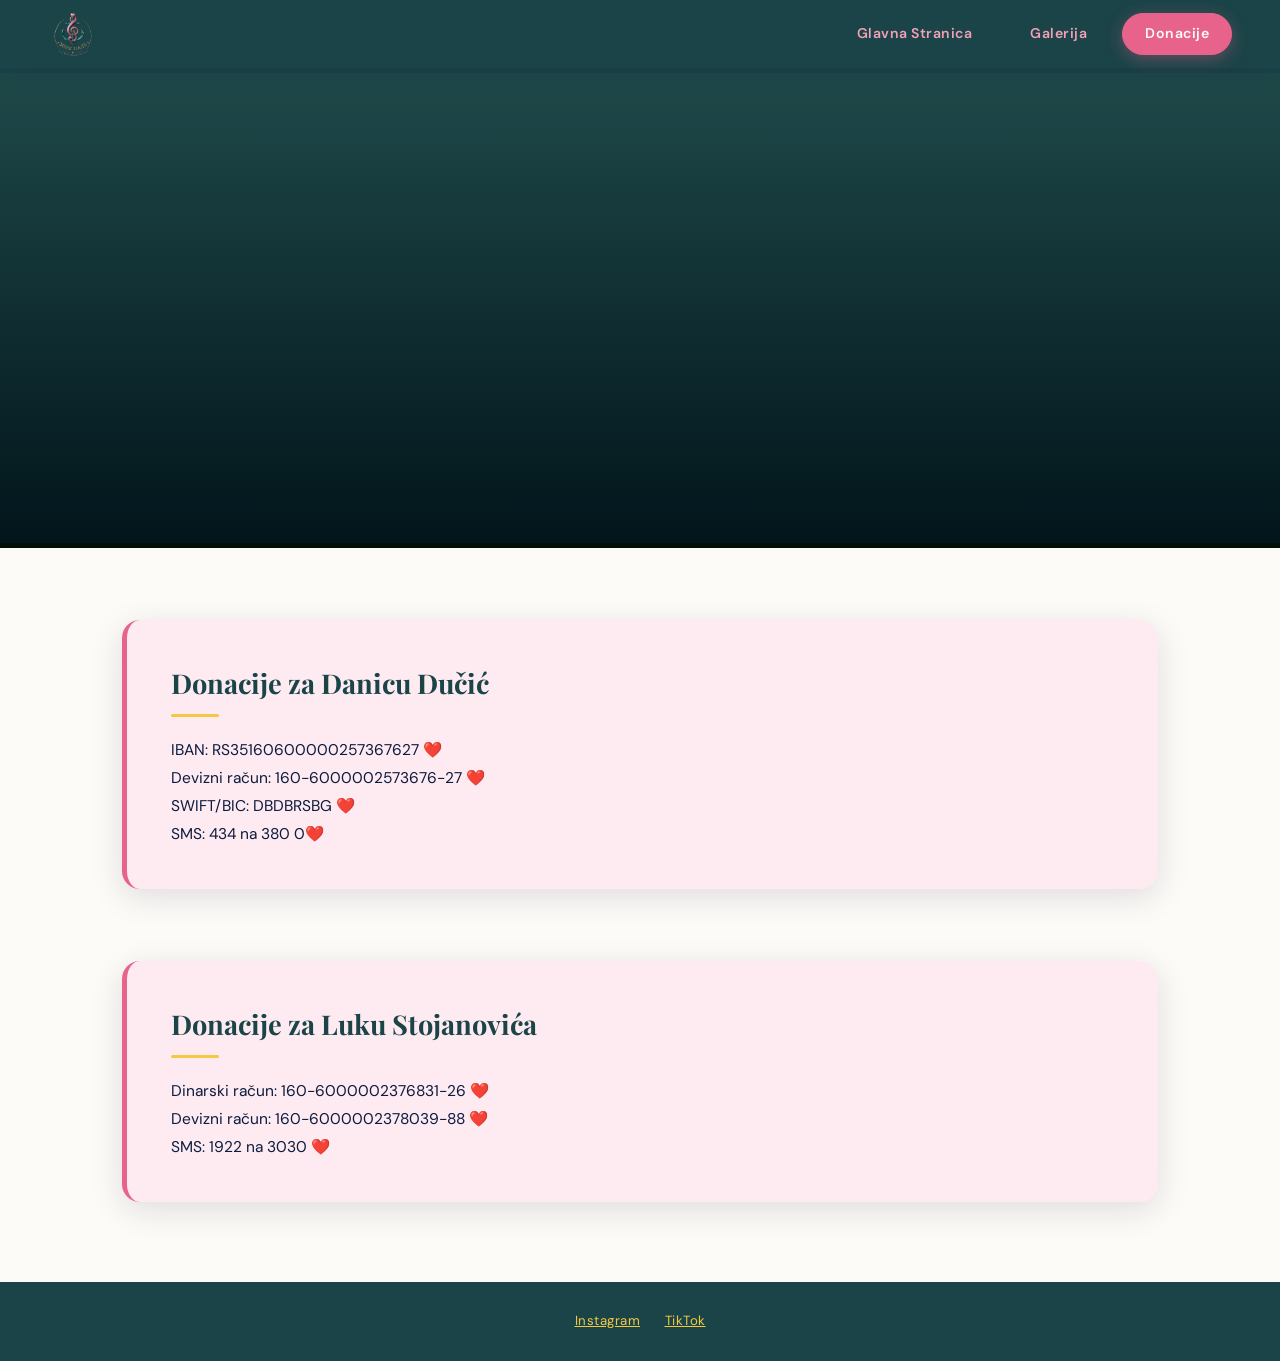
==== Fajlovi/donacije.html @ 6ed4f05c "Update donacije.html" ====
<!DOCTYPE html>
<html lang="sr">
<head>
  <meta charset="UTF-8" />
  <meta name="viewport" content="width=device-width, initial-scale=1.0"/>
  <title>Zvuk Nade - Donacije</title>
  <link rel="stylesheet" href="style.css" />
  <link href="https://fonts.googleapis.com/css2?family=Playfair+Display:wght@400;700;900&family=DM+Sans:wght@300;400;500;600&display=swap" rel="stylesheet"/>
</head>
<body>

  <!-- Nav -->
  <nav class="navbar" id="navbar">
    <img src="../Images/ZvukNadeLogo.png" class="nav-logo">
    <ul class="nav-links">
      <li><a href="../index.html" class="nav-btn">Glavna Stranica</a></li>
      <li><a href="galerija.html" class="nav-btn">Galerija</a></li>
      <li><a href="donacije.html" class="nav-btn active">Donacije</a></li>
    </ul>
    <div class="hamburger" id="hamburger">
      <span></span><span></span><span></span>
    </div>
  </nav>

  <!-- Mobilni Meni -->
  <div class="mobile-menu" id="mobileMenu">
    <a href="../index.html" class="nav-btn">Glavna Stranica</a>
    <a href="galerija.html" class="nav-btn">Galerija</a>
    <a href="donacije.html" class="nav-btn">Donacije</a>
  </div>

  <!-- Video -->
<section class="video-section">
  <video
    class="hero-video"
    autoplay
    muted
    loop
    playsinline>
    <source src="../Images/ZvukNadeVideo.mp4" type="video/mp4">
  </video>
</section>

  <!-- Glavni content -->
  <main class="container">


    <section class="text-section reveal">
      <div class="text-block">
        <h3 class="sub-title">Donacije za Danicu Dučić</h3>
        <p>
            IBAN: RS35160600000257367627 ❤️<br>
            Devizni račun: 160-6000002573676-27 ❤️<br>
            SWIFT/BIC: DBDBRSBG ❤️<br>
            SMS: 434 na 380 0❤️
        </p>
      </div>
    </section>

    <section class="text-section reveal">
      <div class="text-block">
        <h3 class="sub-title">Donacije za Luku Stojanovića</h3>
        <p>
            Dinarski račun: 160-6000002376831-26 ❤️<br>
            Devizni račun: 160-6000002378039-88 ❤️<br>
            SMS: 1922 na 3030 ❤️
        </p>
      </div>
    </section>

    



  </main>

  <!-- FOOTER -->
  <footer class="footer">
    <section class="Links">
      <a target="_blank" href="https://www.instagram.com/zvuk.nade?utm_source=ig_web_button_share_sheet&igsh=ZDNlZDc0MzIxNw==">Instagram</a>
      <a target="_blank" href="https://www.tiktok.com/@zvuk.nade?is_from_webapp=1&sender_device=pc">TikTok</a>
    </section>  
  </footer>

  <script src="script.js"></script>
</body>
</html>
---- Fajlovi/style.css ----
:root {
  --navy:       #1B4448;
  --navy-mid:   rgb(8, 37, 45);
  --navy-light: #2c5a5f;
  --pink:       #e8638c;
  --pink-light: #f2a0b8;
  --pink-pale:  #FEEBF2;
  --yellow:     #f5c842;
  --yellow-soft:#fde98a;
  --white:      #fdfbf7;
  --text-dark:  #0d1b3e;
  --text-muted: #5a6a8a;
  --radius-sm:  10px;
  --radius-md:  18px;
  --radius-lg:  28px;
  --shadow:     0 8px 32px rgba(13,27,62,0.13);
  --shadow-lg:  0 16px 56px rgba(13,27,62,0.18);
  --font-display: 'Playfair Display', serif;
  --font-body:    'DM Sans', sans-serif;
  --transition:   0.35s cubic-bezier(0.4,0,0.2,1);
}

*, *::before, *::after { box-sizing: border-box; margin: 0; padding: 0; }

html { scroll-behavior: smooth; }

body {
  background: var(--white);
  color: var(--text-dark);
  font-family: var(--font-body);
  font-size: 16px;
  line-height: 1.7;
  overflow-x: hidden;
}


.navbar {
  position: fixed;
  top: 0; left: 0; right: 0;
  z-index: 1000;
  display: flex;
  align-items: center;
  justify-content: space-between;
  padding: 0 48px;
  height: 68px;
  background: var(--navy);
  box-shadow: 0 2px 24px rgba(13,27,62,0.22);
  transition: background var(--transition), box-shadow var(--transition);
}

.navbar.scrolled {
  background: var(--navy-light);
  box-shadow: 0 4px 32px var(--navy-light);
}

.nav-logo {
  display: flex;
  width: 50px;
  height: 50px;
}

.nav-links {
  list-style: none;
  display: flex;
  gap: 12px;
}

.nav-btn {
  display: inline-block;
  padding: 8px 22px;
  border-radius: 50px;
  font-family: var(--font-body);
  font-size: 0.88rem;
  font-weight: 600;
  letter-spacing: 0.5px;
  text-decoration: none;
  color: var(--pink-light);
  border: 1.5px solid transparent;
  transition: all var(--transition);
  background: transparent;
}

.nav-btn:hover,
.nav-btn.active {
  background: var(--pink);
  color: var(--white);
  border-color: var(--pink);
  box-shadow: 0 4px 16px rgba(232,99,140,0.35);
}

/* Hamburger */
.hamburger {
  display: none;
  flex-direction: column;
  gap: 5px;
  cursor: pointer;
  padding: 4px;
}
.hamburger span {
  display: block;
  width: 26px;
  height: 2.5px;
  background: var(--yellow);
  border-radius: 4px;
  transition: all var(--transition);
}
.hamburger.open span:nth-child(1) { transform: translateY(7.5px) rotate(45deg); }
.hamburger.open span:nth-child(2) { opacity: 0; }
.hamburger.open span:nth-child(3) { transform: translateY(-7.5px) rotate(-45deg); }

/* Mobile menu */
.mobile-menu {
  display: none;
  flex-direction: column;
  align-items: center;
  gap: 10px;
  position: fixed;
  top: 68px; left: 0; right: 0;
  background: var(--navy-mid);
  padding: 24px 32px;
  z-index: 999;
  transform: translateY(-110%);
  transition: transform var(--transition);
  box-shadow: 0 8px 32px rgba(13,27,62,0.22);
}
.mobile-menu.open {
  transform: translateY(0);
}
.mobile-menu .nav-btn {
  width: 100%;
  text-align: center;
  font-size: 1rem;
}


.video-section {
  position: relative;
  margin-top: 68px;
  width: 100%;
  height: 480px;
  background: linear-gradient(
      #1F494A,
      #02151B
  );
  overflow: hidden;
  display: flex;
  align-items: center;
  justify-content: center;
  border-top: 5px solid var(--navy);
  border-bottom: 5px solid #011008;
}


.video-overlay {
  position: absolute;
  inset: 0;
  background: linear-gradient(
    to bottom,
    rgba(13,27,62,0.3) 0%,
    rgba(13,27,62,0.15) 60%,
    rgba(13,27,62,0.5) 100%
  );
  z-index: 2;
  pointer-events: none;
}



.hero-video {
  position: absolute;
  inset: 0;
  width: 100%;
  height: 100%;
  object-fit: contain; /* or cover */
}

.video-placeholder {
  position: relative;
  z-index: 3;
  text-align: center;
  color: var(--white);
  pointer-events: none;
}
.video-placeholder .play-icon {
  font-size: 3.5rem;
  color: var(--yellow);
  margin-bottom: 12px;
  opacity: 0.85;
}
.video-placeholder p {
  font-family: var(--font-display);
  font-size: 1.5rem;
  font-weight: 700;
  margin-bottom: 6px;
  color: var(--white);
}
.video-placeholder span {
  font-size: 0.82rem;
  color: var(--pink-light);
  letter-spacing: 0.5px;
}

.container {
  max-width: 1100px;
  margin: 0 auto;
  padding: 72px 32px 80px;
  display: flex;
  flex-direction: column;
  gap: 72px;
}


.person-card {
  display: flex;
  gap: 48px;
  align-items: flex-start;
  background: linear-gradient(135deg, var(--navy) 0%, var(--navy-mid) 100%);
  border-radius: var(--radius-lg);
  padding: 48px;
  box-shadow: var(--shadow-lg);
  position: relative;
  overflow: hidden;
}

.person-card::before {
  content: '';
  position: absolute;
  top: -60px; right: -60px;
  width: 220px; height: 220px;
  background: var(--pink);
  border-radius: 50%;
  opacity: 0.08;
}
.person-card::after {
  content: '';
  position: absolute;
  bottom: -40px; left: 40%;
  width: 160px; height: 160px;
  background: var(--yellow);
  border-radius: 50%;
  opacity: 0.07;
}

.person-image-wrapper {
  flex-shrink: 0;
  width: 220px;
  height: 260px;
  border-radius: var(--radius-md);
  overflow: hidden;
  border: 3px solid var(--pink);
  box-shadow: 0 8px 32px rgba(232,99,140,0.25);
}

.person-image-placeholder {
  width: 100%;
  height: 100%;
  background: var(--navy-light);
  display: flex;
  flex-direction: column;
  align-items: center;
  justify-content: center;
  gap: 10px;
  color: var(--pink-light);
}
.person-image-placeholder span { font-size: 2.5rem; }
.person-image-placeholder p   { font-size: 0.8rem; opacity: 0.7; }

.person-image-wrapper img {
  width: 100%;
  height: 100%;
  object-fit: cover;
  display: block;
}

.person-text {
  display: flex;
  flex-direction: column;
  gap: 16px;
  position: relative;
  z-index: 1;
}

.section-title {
  font-family: var(--font-display);
  font-size: 2.4rem;
  font-weight: 900;
  color: var(--white);
  line-height: 1.15;
}

.person-desc {
  color: var(--pink-light);
  font-size: 0.95rem;
  line-height: 1.75;
}
.person-desc.secondary { color: rgba(253,251,247,0.6); font-size: 0.9rem; }


.text-block {
  background: var(--pink-pale);
  border-left: 5px solid var(--pink);
  border-radius: var(--radius-md);
  padding: 40px 44px;
  box-shadow: var(--shadow);
}

.sub-title {
  font-family: var(--font-display);
  font-size: 1.7rem;
  font-weight: 700;
  color: var(--navy);
  margin-bottom: 20px;
  position: relative;
}
.sub-title::after {
  content: '';
  display: block;
  width: 48px;
  height: 3px;
  background: var(--yellow);
  border-radius: 2px;
  margin-top: 8px;
}

.text-block p {
  color: var(--text-dark);
  font-size: 0.97rem;
  line-height: 1.8;
  margin-bottom: 14px;
}
.text-block p:last-child { margin-bottom: 0; }

.events-section .sub-title { color: var(--navy); margin-bottom: 24px; }

.EventsScrollBox {
  max-height: 370px;
  overflow-y: auto;
  display: flex;
  flex-direction: column;
  gap: 14px;
  padding-right: 8px;
  border-radius: var(--radius-lg);
}

/* Custom scrollbar */
.EventsScrollBox::-webkit-scrollbar        { width: 6px; }
.EventsScrollBox::-webkit-scrollbar-track  { background: transparent; }
.EventsScrollBox::-webkit-scrollbar-thumb  {
  background: var(--pink);
  border-radius: 4px;
}

.Event {
  display: flex;
  align-items: center;
  justify-content: space-between;
  background: linear-gradient(135deg, var(--navy) 0%, var(--navy-mid) 100%);
  border-radius: var(--radius-md);
  padding: 20px 28px;
  box-shadow: var(--shadow);
  border: 1.5px solid rgba(232,99,140,0.18);
  transition: transform var(--transition), box-shadow var(--transition), border-color var(--transition);
  cursor: default;
}

.Event:hover {
  transform: translateY(-3px) scale(1.01);
  box-shadow: 0 12px 40px rgba(13,27,62,0.22);
  border-color: var(--pink);
}

.Eventpassed {
  display: flex;
  align-items: center;
  justify-content: space-between;
  background: linear-gradient(135deg, rgb(3, 41, 61) 0%,  rgb(44, 6, 3) 100%);
  border-radius: var(--radius-md);
  padding: 20px 28px;
  box-shadow: var(--shadow);
  border: 1.5px solid rgba(232,99,140,0.18);
  transition: transform var(--transition), box-shadow var(--transition), border-color var(--transition);
  cursor: default;
}

.Eventpassed:hover {
  transform: translateY(-3px) scale(1.01);
  box-shadow: 0 12px 40px rgba(13,27,62,0.22);
  border-color: var(--pink);
}

.event-date-block {
  display: flex;
  flex-direction: column;
  align-items: flex-start;
  min-width: 70px;
}

.event-date {
  font-family: var(--font-display);
  font-size: 1.55rem;
  font-weight: 900;
  color: var(--yellow);
  line-height: 1;
}

.event-date-done {
  font-family: var(--font-display);
  font-size: 1.55rem;
  font-weight: 900;
  color: rgb(248, 163, 163);
  line-height: 1;
}


.event-time {
  font-size: 0.78rem;
  font-weight: 500;
  color: var(--pink-light);
  margin-top: 4px;
  letter-spacing: 0.5px;
}

.event-info-block {
  display: flex;
  flex-direction: column;
  align-items: flex-end;
  gap: 10px;
}

.event-location {
  font-family: var(--font-body);
  font-size: 0.97rem;
  font-weight: 600;
  color: var(--white);
  text-align: right;
}

.maps-btn {
  display: inline-block;
  padding: 6px 16px;
  background: var(--pink);
  color: var(--white);
  font-size: 0.78rem;
  font-weight: 600;
  border-radius: 50px;
  text-decoration: none;
  letter-spacing: 0.3px;
  transition: background var(--transition), box-shadow var(--transition), transform var(--transition);
  box-shadow: 0 3px 10px rgba(232,99,140,0.3);
}

.maps-btn:hover {
  background: var(--yellow);
  color: var(--navy);
  box-shadow: 0 6px 18px rgba(245,200,66,0.35);
  transform: scale(1.04);
}


.footer {
  background: var(--navy);
  color: var(--text-muted);
  text-align: center;
  padding: 28px 32px;
  font-size: 0.83rem;
  letter-spacing: 0.5px;
}


.reveal {
  opacity: 0;
  transform: translateY(36px);
  transition: opacity 0.65s cubic-bezier(0.4,0,0.2,1),
              transform 0.65s cubic-bezier(0.4,0,0.2,1);
}
.reveal.visible {
  opacity: 1;
  transform: translateY(0);
}


@media (max-width: 900px) {
  .navbar { padding: 0 24px; }

  .person-card {
    flex-direction: column;
    align-items: center;
    padding: 36px 28px;
    gap: 28px;
  }
  .person-image-wrapper { width: 180px; height: 210px; }
  .person-text { text-align: center; }
  .section-title { font-size: 1.9rem; }

  .video-section { height: 340px; }
}

@media (max-width: 600px) {
  .nav-links     { display: none; }
  .hamburger     { display: flex; }
  .mobile-menu   { display: flex; }

  .container { padding: 48px 16px 60px; gap: 48px; }

  .video-section { height: 240px; }
  .video-placeholder p { font-size: 1.1rem; }

  .person-card { padding: 28px 18px; }
  .person-image-wrapper { width: 150px; height: 178px; }
  .section-title { font-size: 1.5rem; }

  .text-block { padding: 28px 22px; }

  .EventsScrollBox { max-height: 320px; }

  .Event { padding: 16px 18px; }
  .event-date { font-size: 1.25rem; }

  .sub-title { font-size: 1.35rem; }
}

.Links a{
  color: var(--yellow);
  padding: var(--radius-sm);
}

.Notification{
  text-align: center;
  font-size: 20px;
  color: var(--text-muted);
}
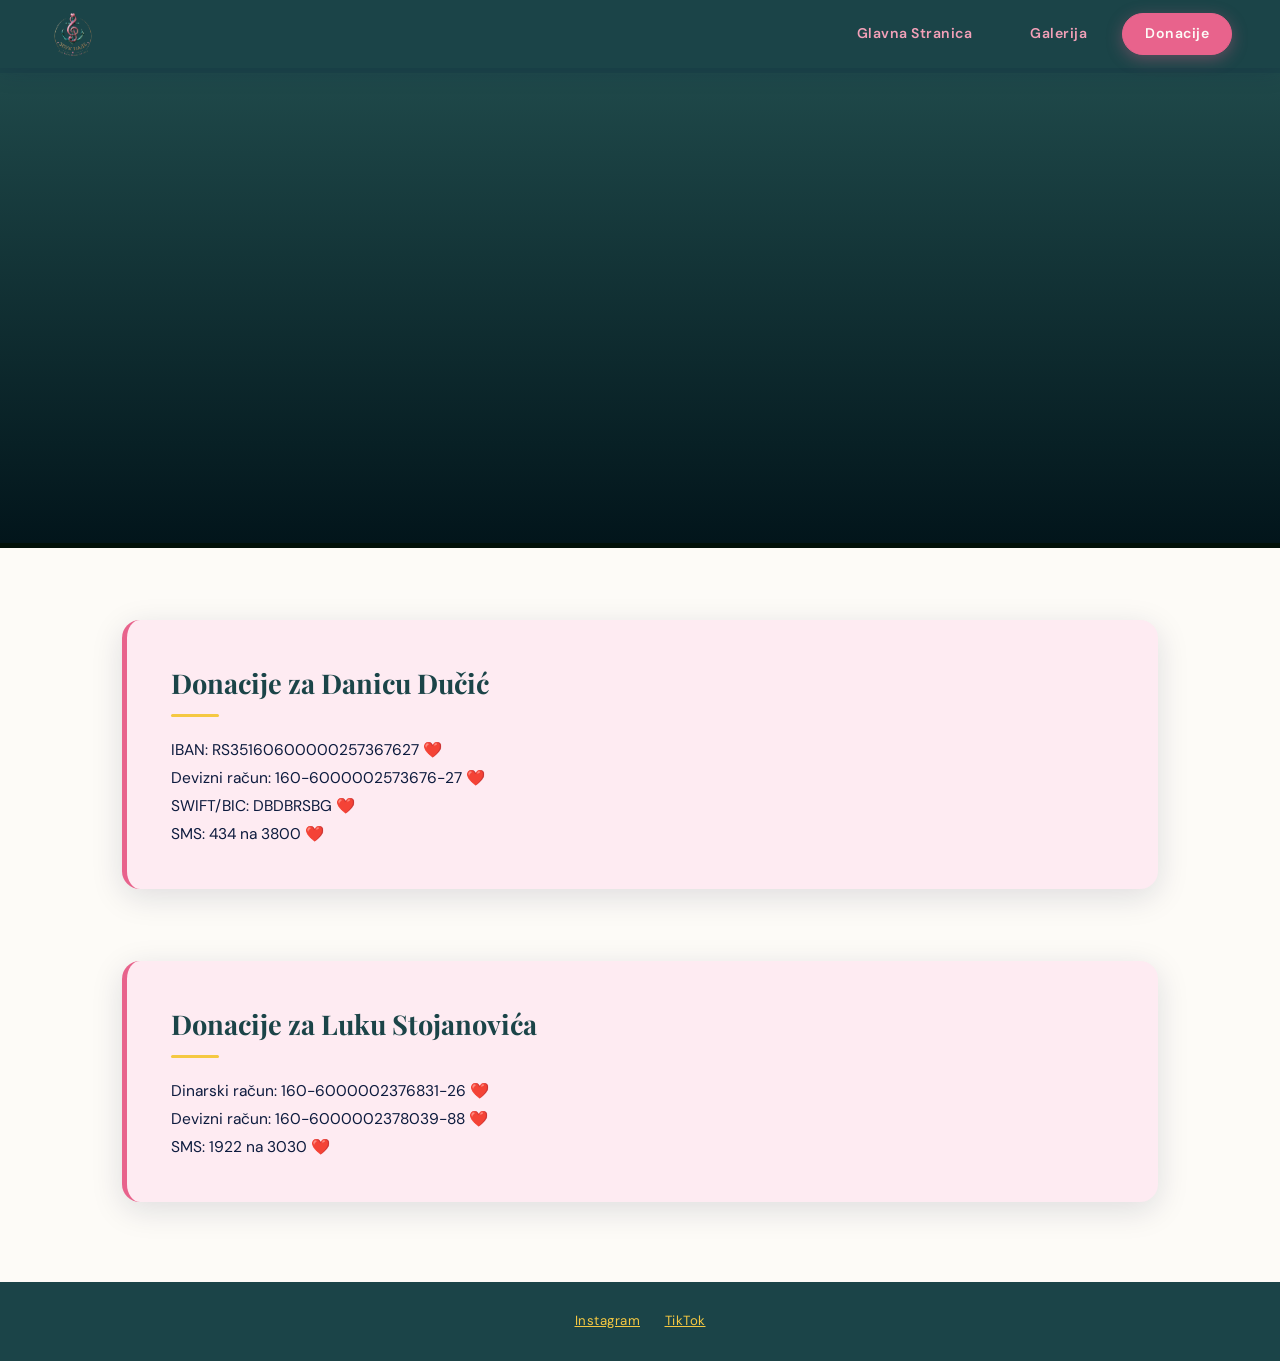
==== commit a01be39e: "Text change" ====
--- a/Fajlovi/donacije.html
+++ b/Fajlovi/donacije.html
@@ -52,7 +52,7 @@
             IBAN: RS35160600000257367627 ❤️<br>
             Devizni račun: 160-6000002573676-27 ❤️<br>
             SWIFT/BIC: DBDBRSBG ❤️<br>
-            SMS: 434 na 380 0❤️
+            SMS: 434 na 3800 ❤️
         </p>
       </div>
     </section>
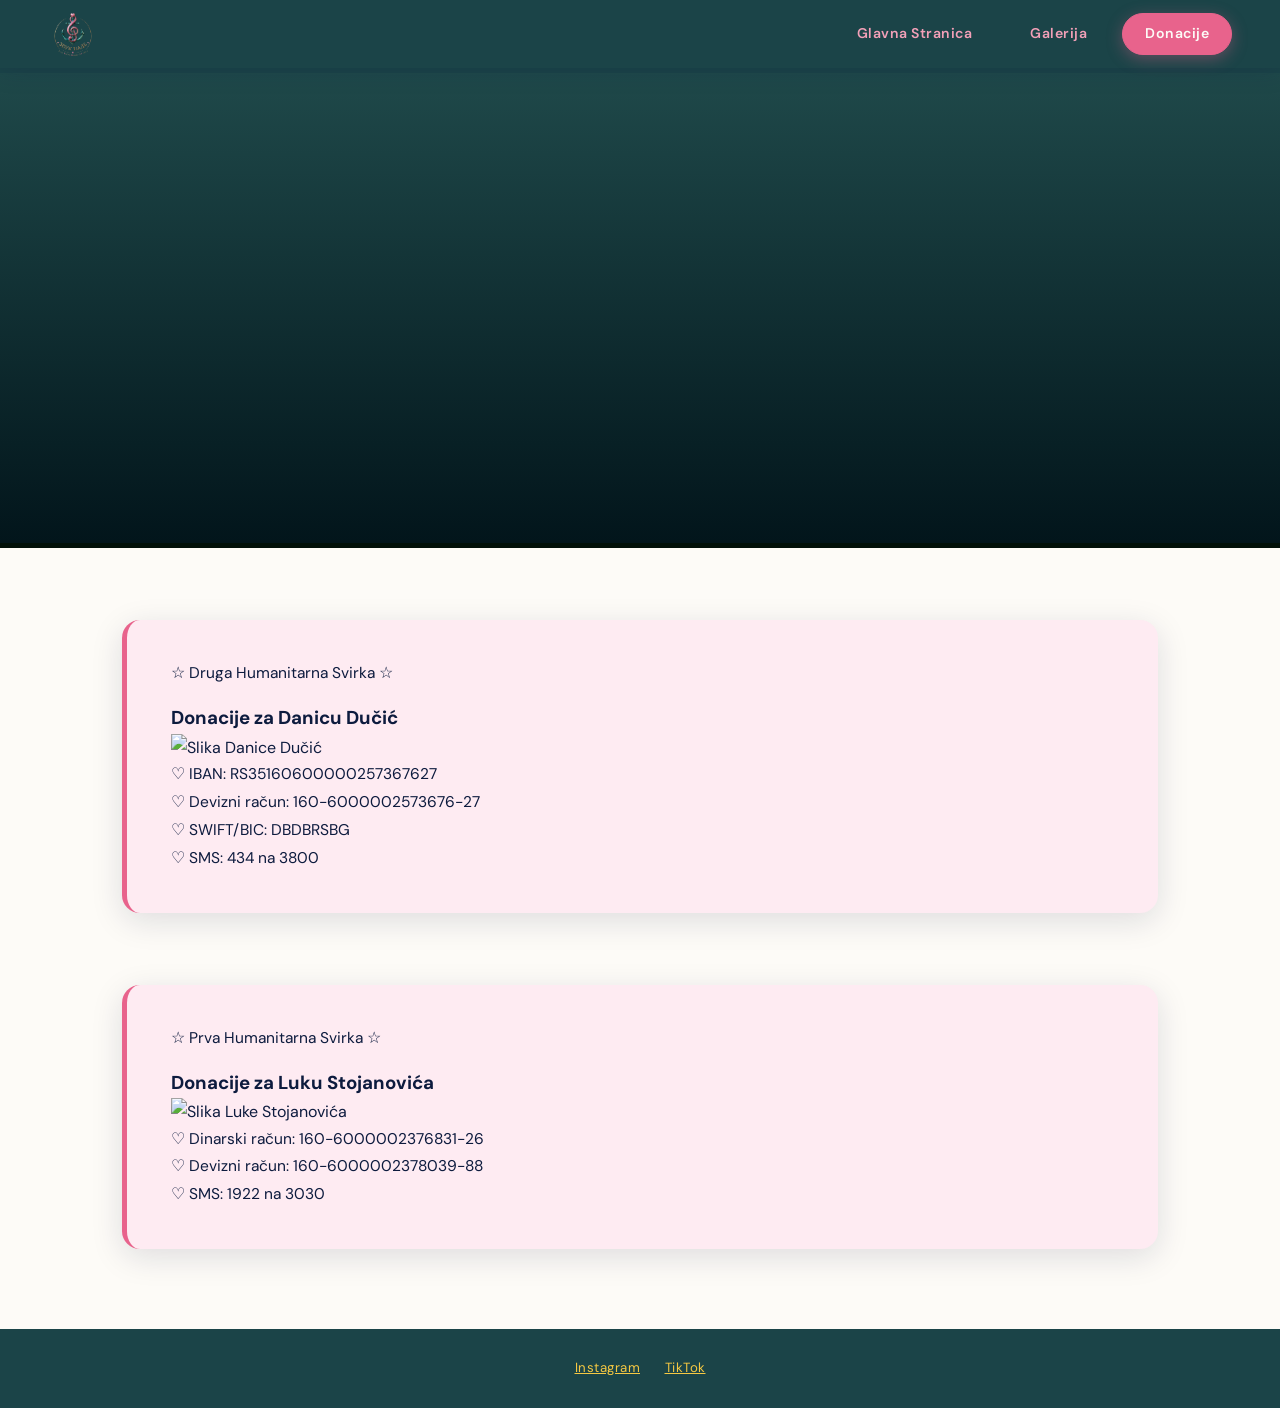
==== commit 6ac1a365: "Update donacije.html" ====
--- a/Fajlovi/donacije.html
+++ b/Fajlovi/donacije.html
@@ -47,26 +47,34 @@
 
     <section class="text-section reveal">
       <div class="text-block">
-        <h3 class="sub-title">Donacije za Danicu Dučić</h3>
+        <p class="sub-title-donacije-p">☆ Druga Humanitarna Svirka ☆</p>
+        <h3 class="sub-title-donacije">Donacije za Danicu Dučić</h3>
+        
+        <img class="SlikaDonacije" src="https://pokrenizivot.com/api/show-file/S8fN7-image-1000x1000%20(1).jpg" alt="Slika Danice Dučić">
         <p>
-            IBAN: RS35160600000257367627 ❤️<br>
-            Devizni račun: 160-6000002573676-27 ❤️<br>
-            SWIFT/BIC: DBDBRSBG ❤️<br>
-            SMS: 434 na 3800 ❤️
+            ♡ IBAN: RS35160600000257367627<br>
+            ♡ Devizni račun: 160-6000002573676-27 <br>
+            ♡ SWIFT/BIC: DBDBRSBG <br>
+            ♡ SMS: 434 na 3800 
         </p>
+
       </div>
     </section>
 
     <section class="text-section reveal">
       <div class="text-block">
-        <h3 class="sub-title">Donacije za Luku Stojanovića</h3>
+        <p class="sub-title-donacije-p">☆ Prva Humanitarna Svirka ☆</p>
+        <h3 class="sub-title-donacije">Donacije za Luku Stojanovića</h3>
+        <img class="SlikaDonacije" src="https://www.budihuman.rs/services/beneficiary-photo/1922/banner-3.png?locale=sr-cyrl" alt="Slika Luke Stojanovića">
         <p>
-            Dinarski račun: 160-6000002376831-26 ❤️<br>
-            Devizni račun: 160-6000002378039-88 ❤️<br>
-            SMS: 1922 na 3030 ❤️
+            ♡ Dinarski račun: 160-6000002376831-26 <br>
+            ♡ Devizni račun: 160-6000002378039-88 <br>
+            ♡ SMS: 1922 na 3030 
         </p>
       </div>
     </section>
+
+  
 
     
 
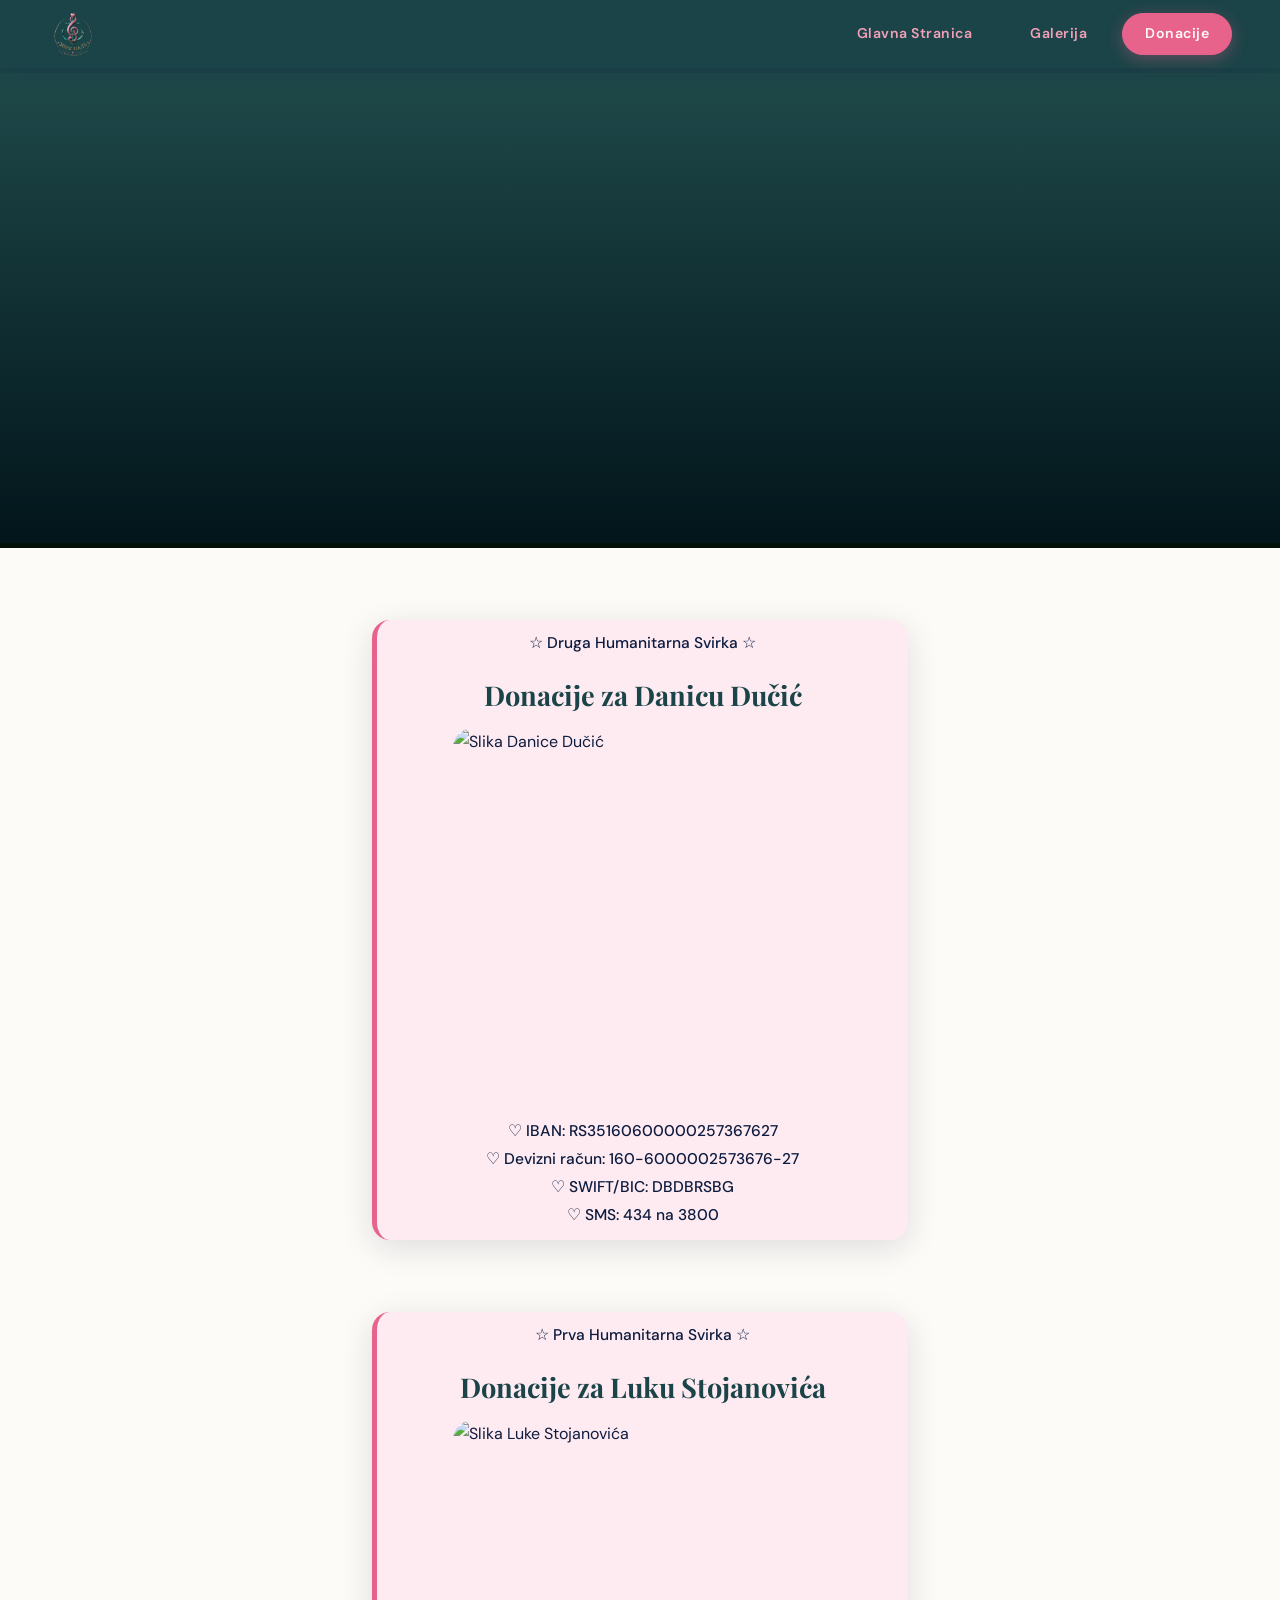
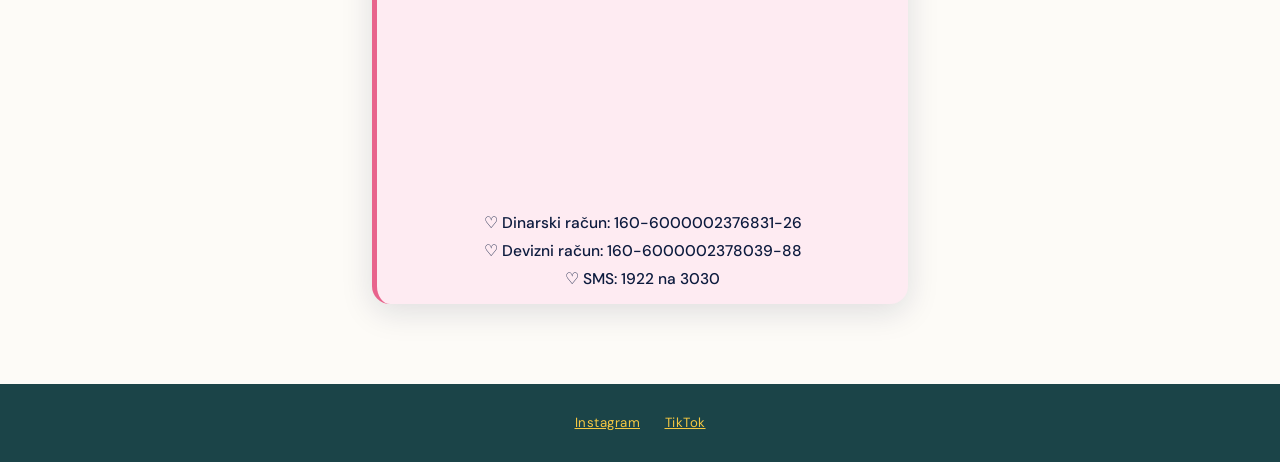
==== commit b252183e: "Update donacije.html" ====
--- a/Fajlovi/donacije.html
+++ b/Fajlovi/donacije.html
@@ -6,6 +6,8 @@
   <title>Zvuk Nade - Donacije</title>
   <link rel="stylesheet" href="style.css" />
   <link href="https://fonts.googleapis.com/css2?family=Playfair+Display:wght@400;700;900&family=DM+Sans:wght@300;400;500;600&display=swap" rel="stylesheet"/>
+  <link rel="icon" href="Images/LogoMini.png">
+  <link rel="shortcut icon" href="Images/LogoMini.png">
 </head>
 <body>
 
--- a/Fajlovi/style.css
+++ b/Fajlovi/style.css
@@ -301,9 +301,29 @@
   background: var(--pink-pale);
   border-left: 5px solid var(--pink);
   border-radius: var(--radius-md);
+  padding: 10px 4px;
+  box-shadow: var(--shadow);
+  display: flex;
+  flex-direction: column;
+  justify-content: center;
+  align-items: center;
+  margin-left: 250px;
+  margin-right: 250px;
+}
+.text-block2 {
+  background: var(--pink-pale);
+  border-left: 5px solid var(--pink);
+  border-radius: var(--radius-md);
   padding: 40px 44px;
   box-shadow: var(--shadow);
 }
+.text-img-p{
+  display: flex;
+  flex-direction: row;
+  justify-content: center;
+  align-items: center;
+}
+
 
 .sub-title {
   font-family: var(--font-display);
@@ -312,6 +332,22 @@
   color: var(--navy);
   margin-bottom: 20px;
   position: relative;
+}
+
+.sub-title-donacije{
+  font-family: var(--font-display);
+  font-size: 1.7rem;
+  font-weight: 700;
+  color: var(--navy);
+  position: relative;
+  text-align: center;
+}
+.sub-title-donacije-p{
+  font-size: 50px;
+  font-weight: 1000;
+  color: var(--navy);
+  position: relative;
+  text-align: center;
 }
 .sub-title::after {
   content: '';
@@ -323,13 +359,42 @@
   margin-top: 8px;
 }
 
+.sub-title-galerija {
+  font-family: var(--font-display);
+  font-size: 1.7rem;
+  font-weight: 700;
+  color: var(--navy);
+  margin-bottom: 20px;
+  position: relative;
+}
+.sub-title-galerija::after {
+  content: '';
+  display: block;
+  width: 390px;
+  height: 3px;
+  background: var(--yellow);
+  border-radius: 2px;
+  margin-top: 8px;
+}
+
 .text-block p {
   color: var(--text-dark);
   font-size: 0.97rem;
   line-height: 1.8;
   margin-bottom: 14px;
-}
+  text-align: center;
+  font-weight: 500;
+}
+.text-block2 p {
+  color: var(--text-dark);
+  font-size: 0.97rem;
+  line-height: 1.8;
+  margin-bottom: 14px;
+}
+
 .text-block p:last-child { margin-bottom: 0; }
+
+.text-block2 p:last-child { margin-bottom: 0; }
 
 .events-section .sub-title { color: var(--navy); margin-bottom: 24px; }
 
@@ -494,6 +559,12 @@
   .section-title { font-size: 1.9rem; }
 
   .video-section { height: 340px; }
+  .sub-title-galerija::after{
+    width: 350px;
+  }
+  .sub-title-galerija{
+    text-align: center;
+  }
 }
 
 @media (max-width: 600px) {
@@ -511,6 +582,7 @@
   .section-title { font-size: 1.5rem; }
 
   .text-block { padding: 28px 22px; }
+  .text-block2 { padding: 28px 22px; }
 
   .EventsScrollBox { max-height: 320px; }
 
@@ -530,3 +602,50 @@
   font-size: 20px;
   color: var(--text-muted);
 }
+
+.SlikaDonacije
+{
+  padding: 10px 10px;
+  width: 400px;
+  height: 400px;
+  border-radius: 30px;
+}
+
+@media (max-width: 600px){
+  .SlikaDonacije{
+  width: 300px;
+  height: 300px;
+  padding-bottom: 20px;
+  }
+
+  .text-block{
+  margin-left: 0px;
+  margin-right: 0px;
+  }
+}
+
+@media (max-width: 600px){
+  .SlikaDonacije{
+  width: 300px;
+  height: 300px;
+  padding-bottom: 20px;
+  }
+
+  .text-block{
+  margin-left: 0px;
+  margin-right: 0px;
+  }
+}
+
+.OtvoriMapu
+{
+  text-align: left;
+}
+@media (max-width: 400px){
+  .OtvoriMapu{
+    text-align: center;
+  }
+    .sub-title-galerija::after{
+    width: 300px;
+  }
+}
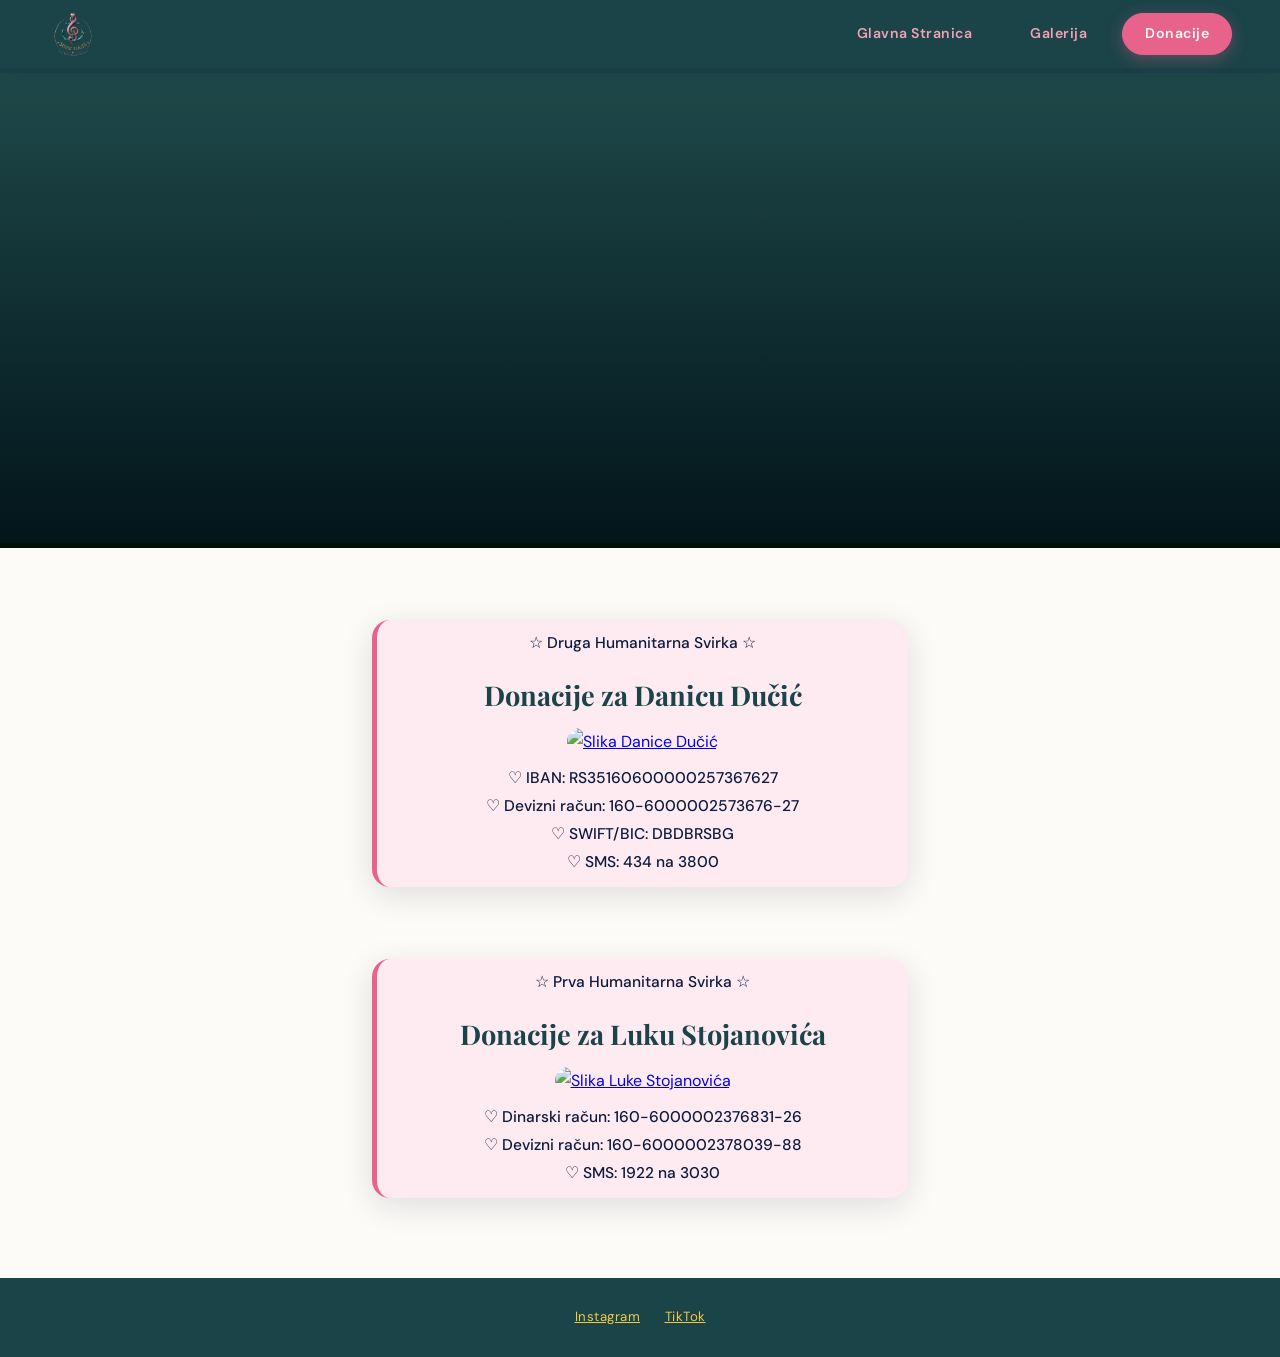
==== commit 16700c2a: "Update donacije.html" ====
--- a/Fajlovi/donacije.html
+++ b/Fajlovi/donacije.html
@@ -6,8 +6,6 @@
   <title>Zvuk Nade - Donacije</title>
   <link rel="stylesheet" href="style.css" />
   <link href="https://fonts.googleapis.com/css2?family=Playfair+Display:wght@400;700;900&family=DM+Sans:wght@300;400;500;600&display=swap" rel="stylesheet"/>
-  <link rel="icon" href="Images/LogoMini.png">
-  <link rel="shortcut icon" href="Images/LogoMini.png">
 </head>
 <body>
 
@@ -52,7 +50,7 @@
         <p class="sub-title-donacije-p">☆ Druga Humanitarna Svirka ☆</p>
         <h3 class="sub-title-donacije">Donacije za Danicu Dučić</h3>
         
-        <img class="SlikaDonacije" src="https://pokrenizivot.com/api/show-file/S8fN7-image-1000x1000%20(1).jpg" alt="Slika Danice Dučić">
+        <a href="https://pokrenizivot.com/cir/korisnik/danica-ducic-434"><img class="SlikaDonacije" src="https://pokrenizivot.com/api/show-file/S8fN7-image-1000x1000%20(1).jpg" alt="Slika Danice Dučić"></a>
         <p>
             ♡ IBAN: RS35160600000257367627<br>
             ♡ Devizni račun: 160-6000002573676-27 <br>
@@ -67,7 +65,7 @@
       <div class="text-block">
         <p class="sub-title-donacije-p">☆ Prva Humanitarna Svirka ☆</p>
         <h3 class="sub-title-donacije">Donacije za Luku Stojanovića</h3>
-        <img class="SlikaDonacije" src="https://www.budihuman.rs/services/beneficiary-photo/1922/banner-3.png?locale=sr-cyrl" alt="Slika Luke Stojanovića">
+        <a href="https://www.budihuman.rs/korisnik/1922/luka-d-stojanovic"><img class="SlikaDonacije" src="https://www.budihuman.rs/services/beneficiary-photo/1922/banner-3.png?locale=sr-cyrl" alt="Slika Luke Stojanovića"></a>
         <p>
             ♡ Dinarski račun: 160-6000002376831-26 <br>
             ♡ Devizni račun: 160-6000002378039-88 <br>
--- a/Fajlovi/style.css
+++ b/Fajlovi/style.css
@@ -649,3 +649,10 @@
     width: 300px;
   }
 }
+
+.credits{
+  display: flex;
+  flex-direction: column;
+  font-size: 10px;
+  color: var(--yellow);
+}
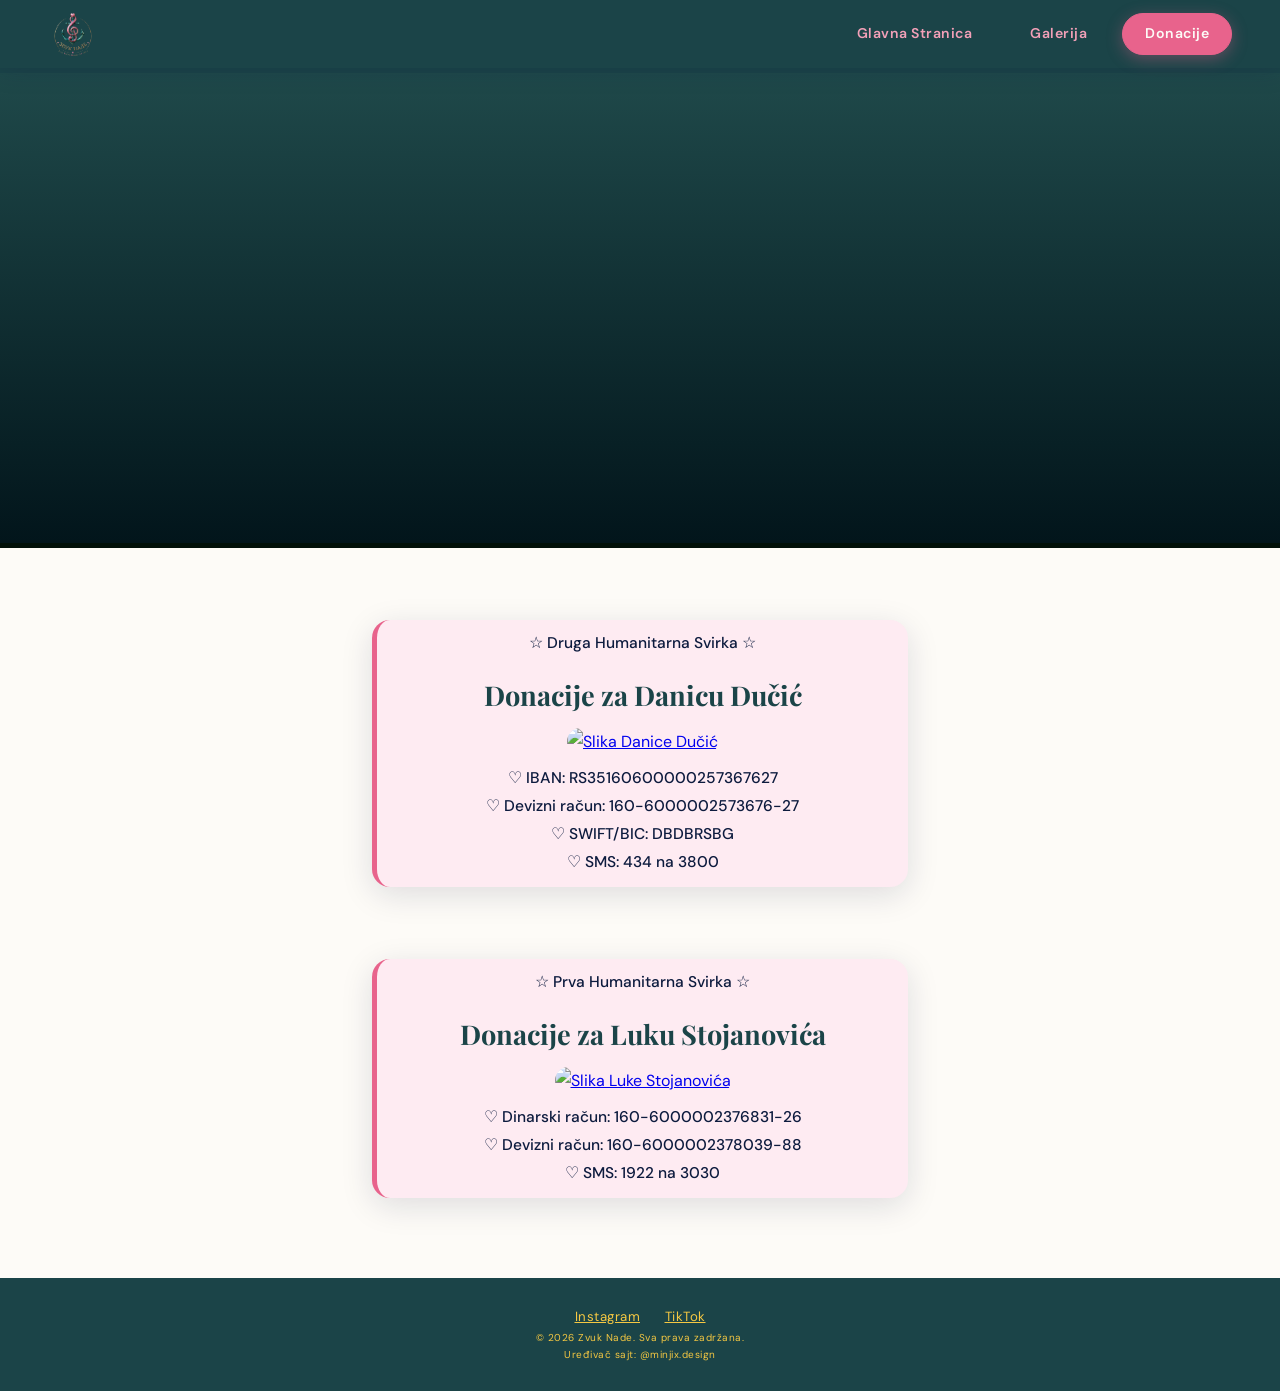
==== commit 355e8612: "Update donacije.html" ====
--- a/Fajlovi/donacije.html
+++ b/Fajlovi/donacije.html
@@ -87,6 +87,10 @@
     <section class="Links">
       <a target="_blank" href="https://www.instagram.com/zvuk.nade?utm_source=ig_web_button_share_sheet&igsh=ZDNlZDc0MzIxNw==">Instagram</a>
       <a target="_blank" href="https://www.tiktok.com/@zvuk.nade?is_from_webapp=1&sender_device=pc">TikTok</a>
+      <div class="credits">
+        <p>© 2026 Zvuk Nade. Sva prava zadržana.</p>
+        <p>Uređivač sajt: @minjix.design</p>
+      </div>
     </section>  
   </footer>
 
